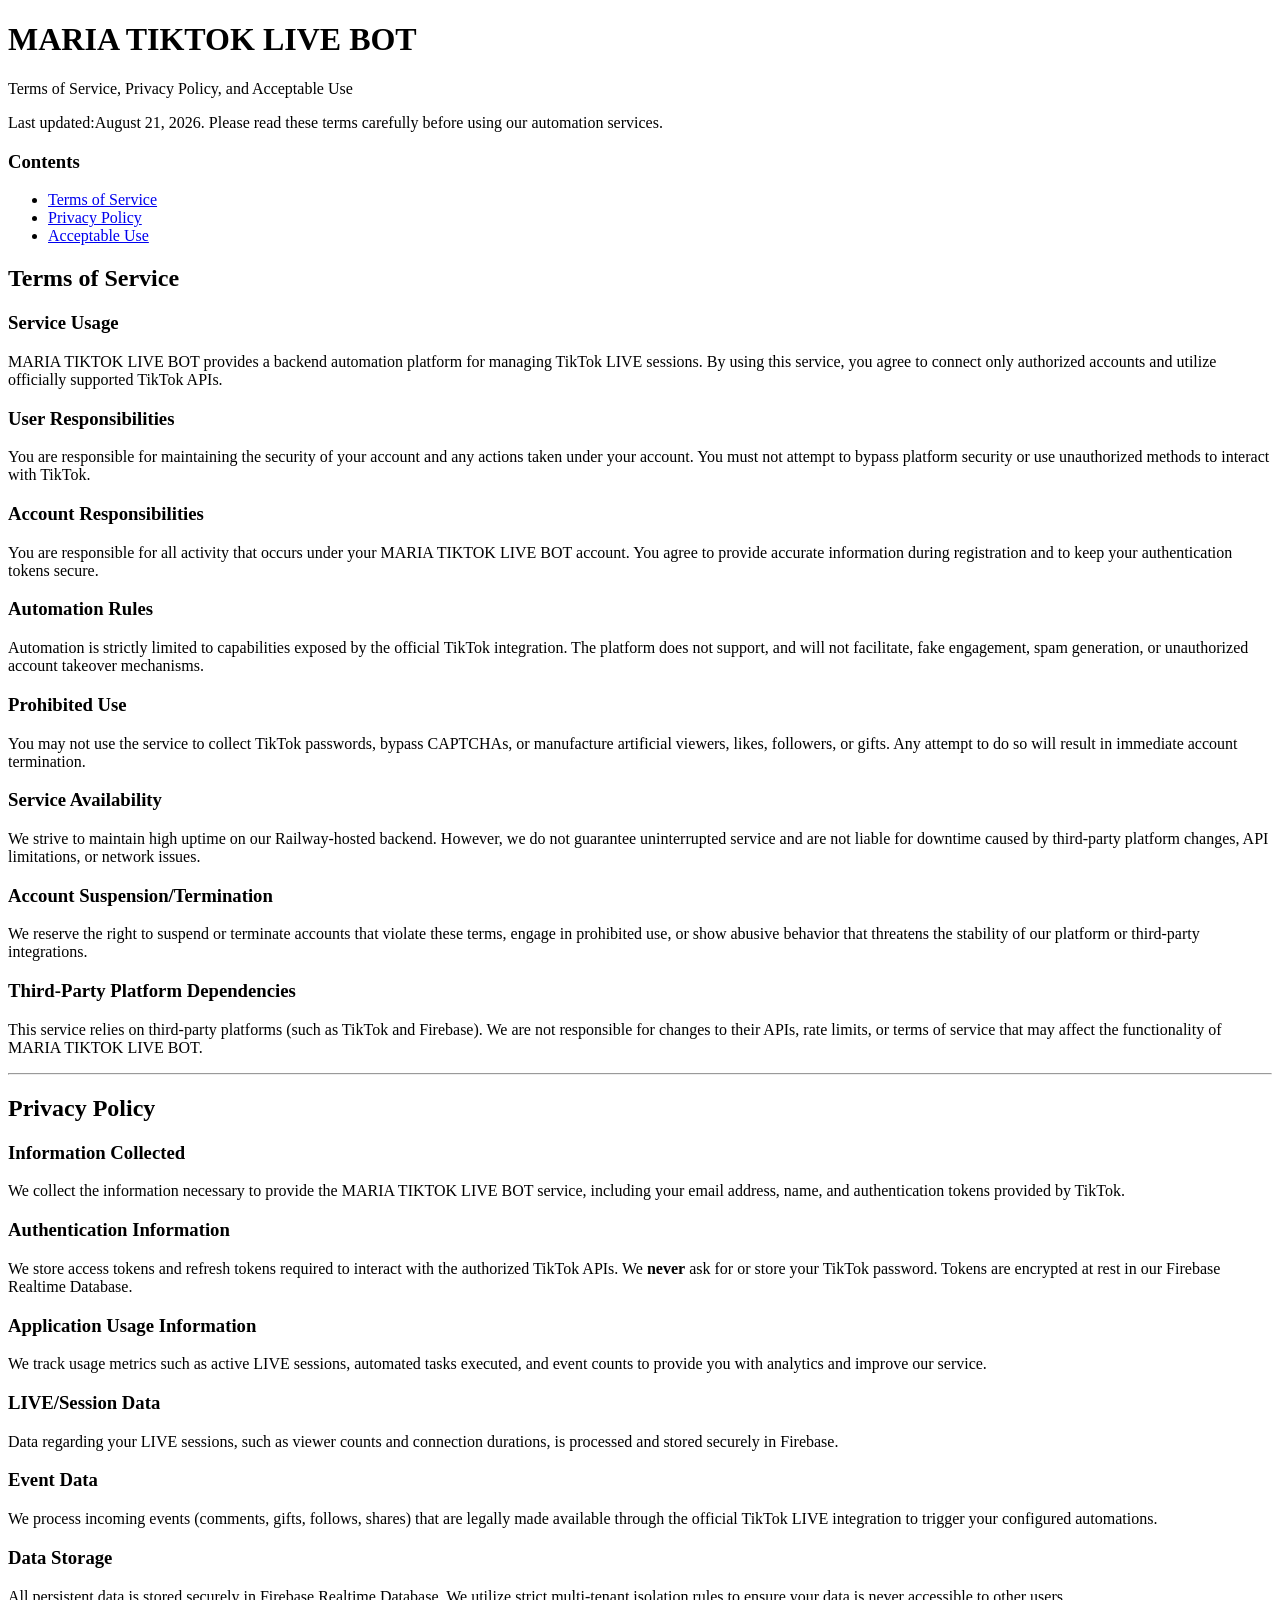
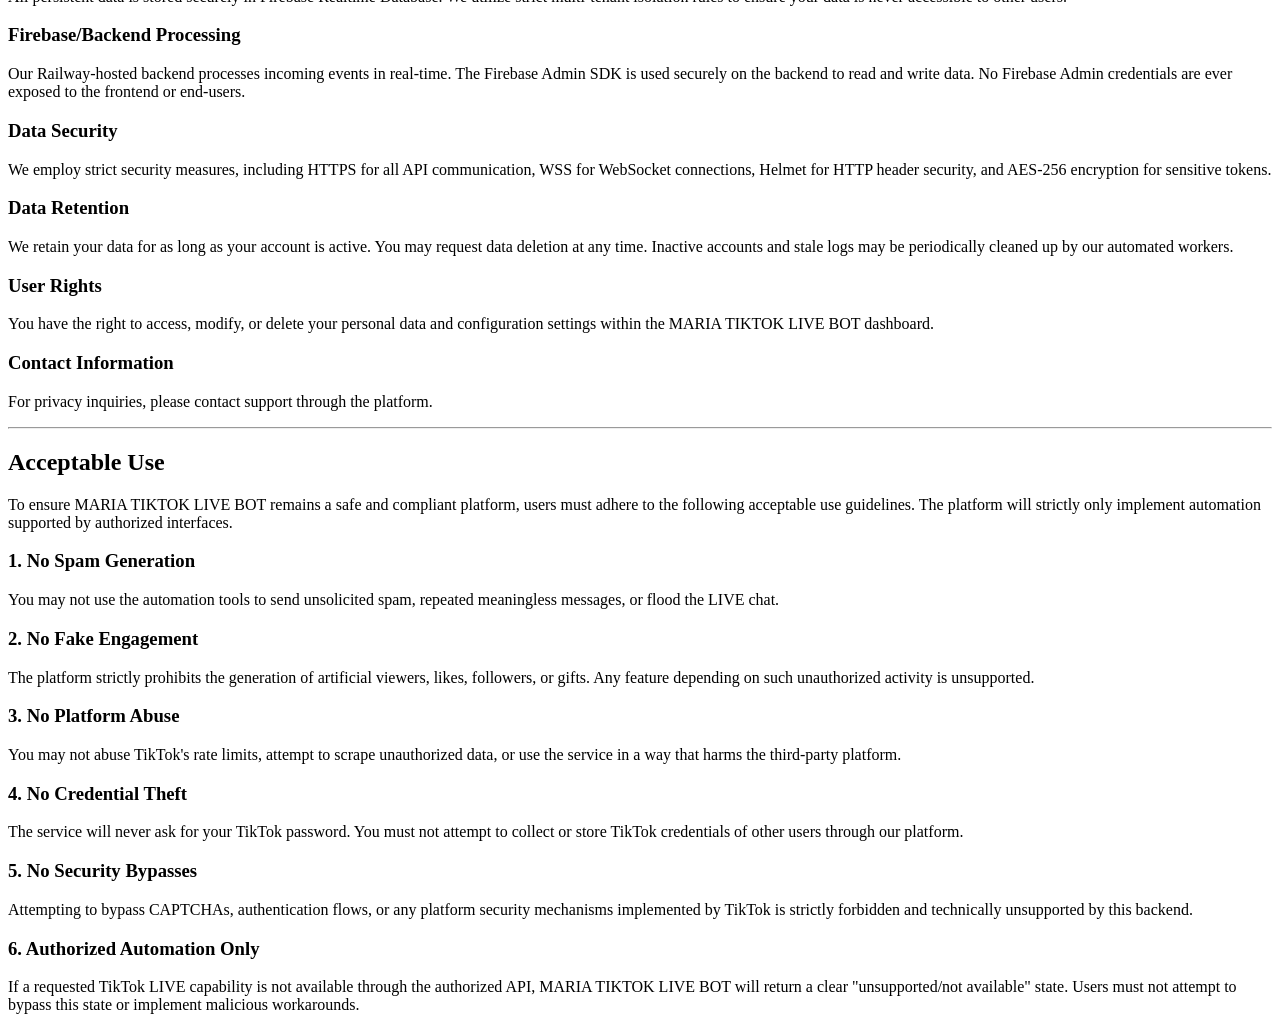
==== terms.html @ 8f4d788e "Add files via upload" ====
<!DOCTYPE html>
<html lang="en" data-theme="dark">
<head>
    <meta charset="UTF-8">
    <meta name="viewport" content="width=device-width, initial-scale=1.0">
    <title>MARIA TIKTOK LIVE BOT - Terms & Privacy</title>
    
    <!-- Core CSS -->
    <link rel="stylesheet" href="css/reset.css">
    <link rel="stylesheet" href="css/variables.css">
    <link rel="stylesheet" href="css/typography.css">
    <link rel="stylesheet" href="css/layout.css">
    <link rel="stylesheet" href="css/buttons.css">
    <link rel="stylesheet" href="css/terms.css">
    <!-- Documentation Specific CSS -->
    <link rel="stylesheet" href="css/documentation.css">
    
    <!-- Theme CSS -->
    <link rel="stylesheet" href="css/theme-dark.css">
    <link rel="stylesheet" href="css/theme-light.css">
</head>
<body>

    <!-- Documentation Hero Section -->
    <header class="doc-hero">
        <h1 class="text-display">MARIA TIKTOK LIVE BOT</h1>
        <p class="text-lg text-secondary">Terms of Service, Privacy Policy, and Acceptable Use</p>
    </header>

    <!-- Announcement Bar -->
    <div class="doc-announcement">
        <p class="text-sm">Last updated:August 21, 2026. Please read these terms carefully before using our automation services.</p>
    </div>

    <!-- Documentation Grid Layout -->
    <div class="doc-grid">
        
        <!-- Table of Contents -->
        <aside class="doc-toc">
            <h3 class="text-section-title">Contents</h3>
            <ul>
                <li><a href="#terms-of-service" class="text-link">Terms of Service</a></li>
                <li><a href="#privacy-policy" class="text-link">Privacy Policy</a></li>
                <li><a href="#acceptable-use" class="text-link">Acceptable Use</a></li>
            </ul>
        </aside>

        <!-- Main Documentation Content -->
        <div class="doc-section">
            
            <!-- Terms of Service -->
            <article id="terms-of-service">
                <h2 class="text-page-title">Terms of Service</h2>
                
                <h3 class="text-section-title">Service Usage</h3>
                <p>MARIA TIKTOK LIVE BOT provides a backend automation platform for managing TikTok LIVE sessions. By using this service, you agree to connect only authorized accounts and utilize officially supported TikTok APIs.</p>

                <h3 class="text-section-title">User Responsibilities</h3>
                <p>You are responsible for maintaining the security of your account and any actions taken under your account. You must not attempt to bypass platform security or use unauthorized methods to interact with TikTok.</p>

                <h3 class="text-section-title">Account Responsibilities</h3>
                <p>You are responsible for all activity that occurs under your MARIA TIKTOK LIVE BOT account. You agree to provide accurate information during registration and to keep your authentication tokens secure.</p>

                <h3 class="text-section-title">Automation Rules</h3>
                <p>Automation is strictly limited to capabilities exposed by the official TikTok integration. The platform does not support, and will not facilitate, fake engagement, spam generation, or unauthorized account takeover mechanisms.</p>

                <h3 class="text-section-title">Prohibited Use</h3>
                <p>You may not use the service to collect TikTok passwords, bypass CAPTCHAs, or manufacture artificial viewers, likes, followers, or gifts. Any attempt to do so will result in immediate account termination.</p>

                <h3 class="text-section-title">Service Availability</h3>
                <p>We strive to maintain high uptime on our Railway-hosted backend. However, we do not guarantee uninterrupted service and are not liable for downtime caused by third-party platform changes, API limitations, or network issues.</p>

                <h3 class="text-section-title">Account Suspension/Termination</h3>
                <p>We reserve the right to suspend or terminate accounts that violate these terms, engage in prohibited use, or show abusive behavior that threatens the stability of our platform or third-party integrations.</p>

                <h3 class="text-section-title">Third-Party Platform Dependencies</h3>
                <p>This service relies on third-party platforms (such as TikTok and Firebase). We are not responsible for changes to their APIs, rate limits, or terms of service that may affect the functionality of MARIA TIKTOK LIVE BOT.</p>
            </article>

            <hr class="doc-divider">

            <!-- Privacy Policy -->
            <article id="privacy-policy">
                <h2 class="text-page-title">Privacy Policy</h2>
                
                <h3 class="text-section-title">Information Collected</h3>
                <p>We collect the information necessary to provide the MARIA TIKTOK LIVE BOT service, including your email address, name, and authentication tokens provided by TikTok.</p>

                <h3 class="text-section-title">Authentication Information</h3>
                <p>We store access tokens and refresh tokens required to interact with the authorized TikTok APIs. We <strong>never</strong> ask for or store your TikTok password. Tokens are encrypted at rest in our Firebase Realtime Database.</p>

                <h3 class="text-section-title">Application Usage Information</h3>
                <p>We track usage metrics such as active LIVE sessions, automated tasks executed, and event counts to provide you with analytics and improve our service.</p>

                <h3 class="text-section-title">LIVE/Session Data</h3>
                <p>Data regarding your LIVE sessions, such as viewer counts and connection durations, is processed and stored securely in Firebase.</p>

                <h3 class="text-section-title">Event Data</h3>
                <p>We process incoming events (comments, gifts, follows, shares) that are legally made available through the official TikTok LIVE integration to trigger your configured automations.</p>

                <h3 class="text-section-title">Data Storage</h3>
                <p>All persistent data is stored securely in Firebase Realtime Database. We utilize strict multi-tenant isolation rules to ensure your data is never accessible to other users.</p>

                <h3 class="text-section-title">Firebase/Backend Processing</h3>
                <p>Our Railway-hosted backend processes incoming events in real-time. The Firebase Admin SDK is used securely on the backend to read and write data. No Firebase Admin credentials are ever exposed to the frontend or end-users.</p>

                <h3 class="text-section-title">Data Security</h3>
                <p>We employ strict security measures, including HTTPS for all API communication, WSS for WebSocket connections, Helmet for HTTP header security, and AES-256 encryption for sensitive tokens.</p>

                <h3 class="text-section-title">Data Retention</h3>
                <p>We retain your data for as long as your account is active. You may request data deletion at any time. Inactive accounts and stale logs may be periodically cleaned up by our automated workers.</p>

                <h3 class="text-section-title">User Rights</h3>
                <p>You have the right to access, modify, or delete your personal data and configuration settings within the MARIA TIKTOK LIVE BOT dashboard.</p>

                <h3 class="text-section-title">Contact Information</h3>
                <p>For privacy inquiries, please contact support through the platform.</p>
            </article>

            <hr class="doc-divider">

            <!-- Acceptable Use -->
            <article id="acceptable-use">
                <h2 class="text-page-title">Acceptable Use</h2>
                
                <p>To ensure MARIA TIKTOK LIVE BOT remains a safe and compliant platform, users must adhere to the following acceptable use guidelines. The platform will strictly only implement automation supported by authorized interfaces.</p>

                <div class="doc-steps">
                    <div class="doc-step">
                        <h3 class="text-section-title">1. No Spam Generation</h3>
                        <p>You may not use the automation tools to send unsolicited spam, repeated meaningless messages, or flood the LIVE chat.</p>
                    </div>

                    <div class="doc-step">
                        <h3 class="text-section-title">2. No Fake Engagement</h3>
                        <p>The platform strictly prohibits the generation of artificial viewers, likes, followers, or gifts. Any feature depending on such unauthorized activity is unsupported.</p>
                    </div>

                    <div class="doc-step">
                        <h3 class="text-section-title">3. No Platform Abuse</h3>
                        <p>You may not abuse TikTok's rate limits, attempt to scrape unauthorized data, or use the service in a way that harms the third-party platform.</p>
                    </div>

                    <div class="doc-step">
                        <h3 class="text-section-title">4. No Credential Theft</h3>
                        <p>The service will never ask for your TikTok password. You must not attempt to collect or store TikTok credentials of other users through our platform.</p>
                    </div>

                    <div class="doc-step">
                        <h3 class="text-section-title">5. No Security Bypasses</h3>
                        <p>Attempting to bypass CAPTCHAs, authentication flows, or any platform security mechanisms implemented by TikTok is strictly forbidden and technically unsupported by this backend.</p>
                    </div>

                    <div class="doc-step">
                        <h3 class="text-section-title">6. Authorized Automation Only</h3>
                        <p>If a requested TikTok LIVE capability is not available through the authorized API, MARIA TIKTOK LIVE BOT will return a clear "unsupported/not available" state. Users must not attempt to bypass this state or implement malicious workarounds.</p>
                    </div>
                </div>
            </article>
            
        </div>
    </div>

    <!-- Main Application Script (for global theme persistence if needed) -->
    <script type="module" src="js/app.js"></script>
</body>
</html>
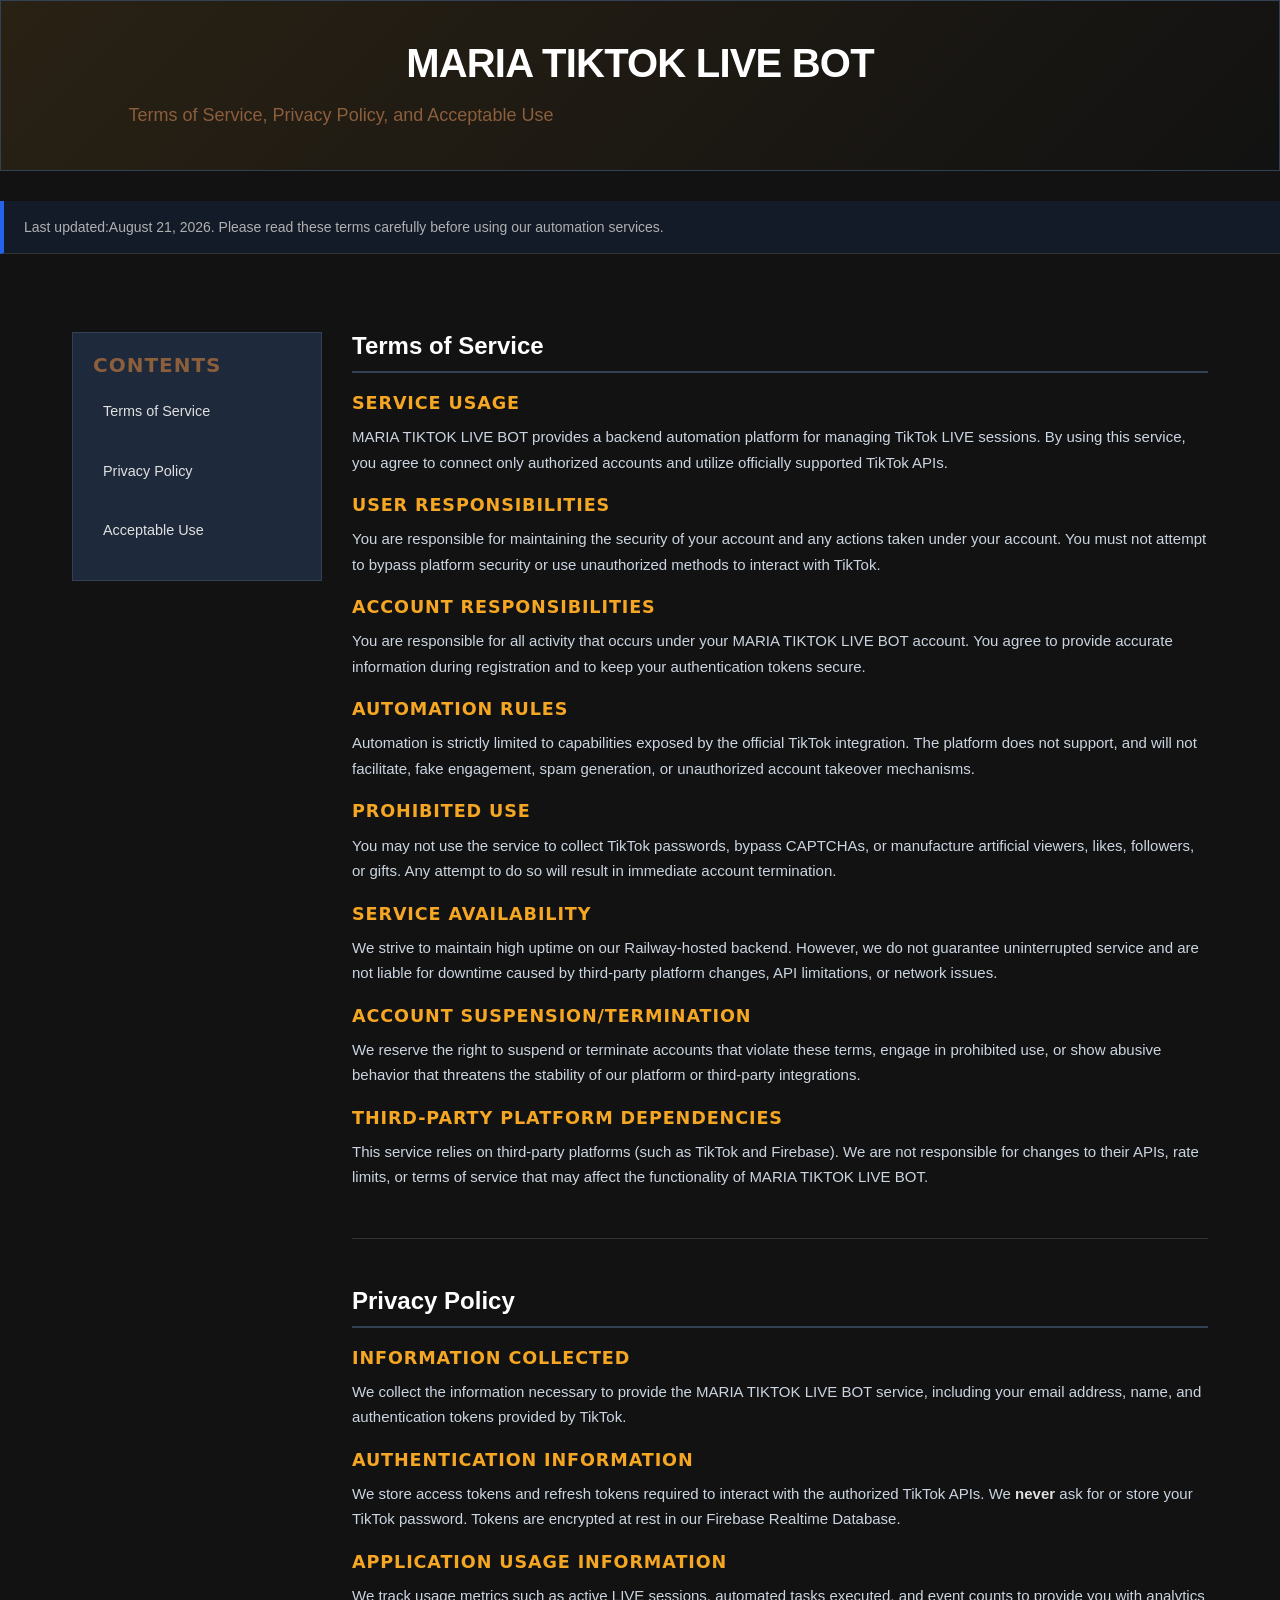
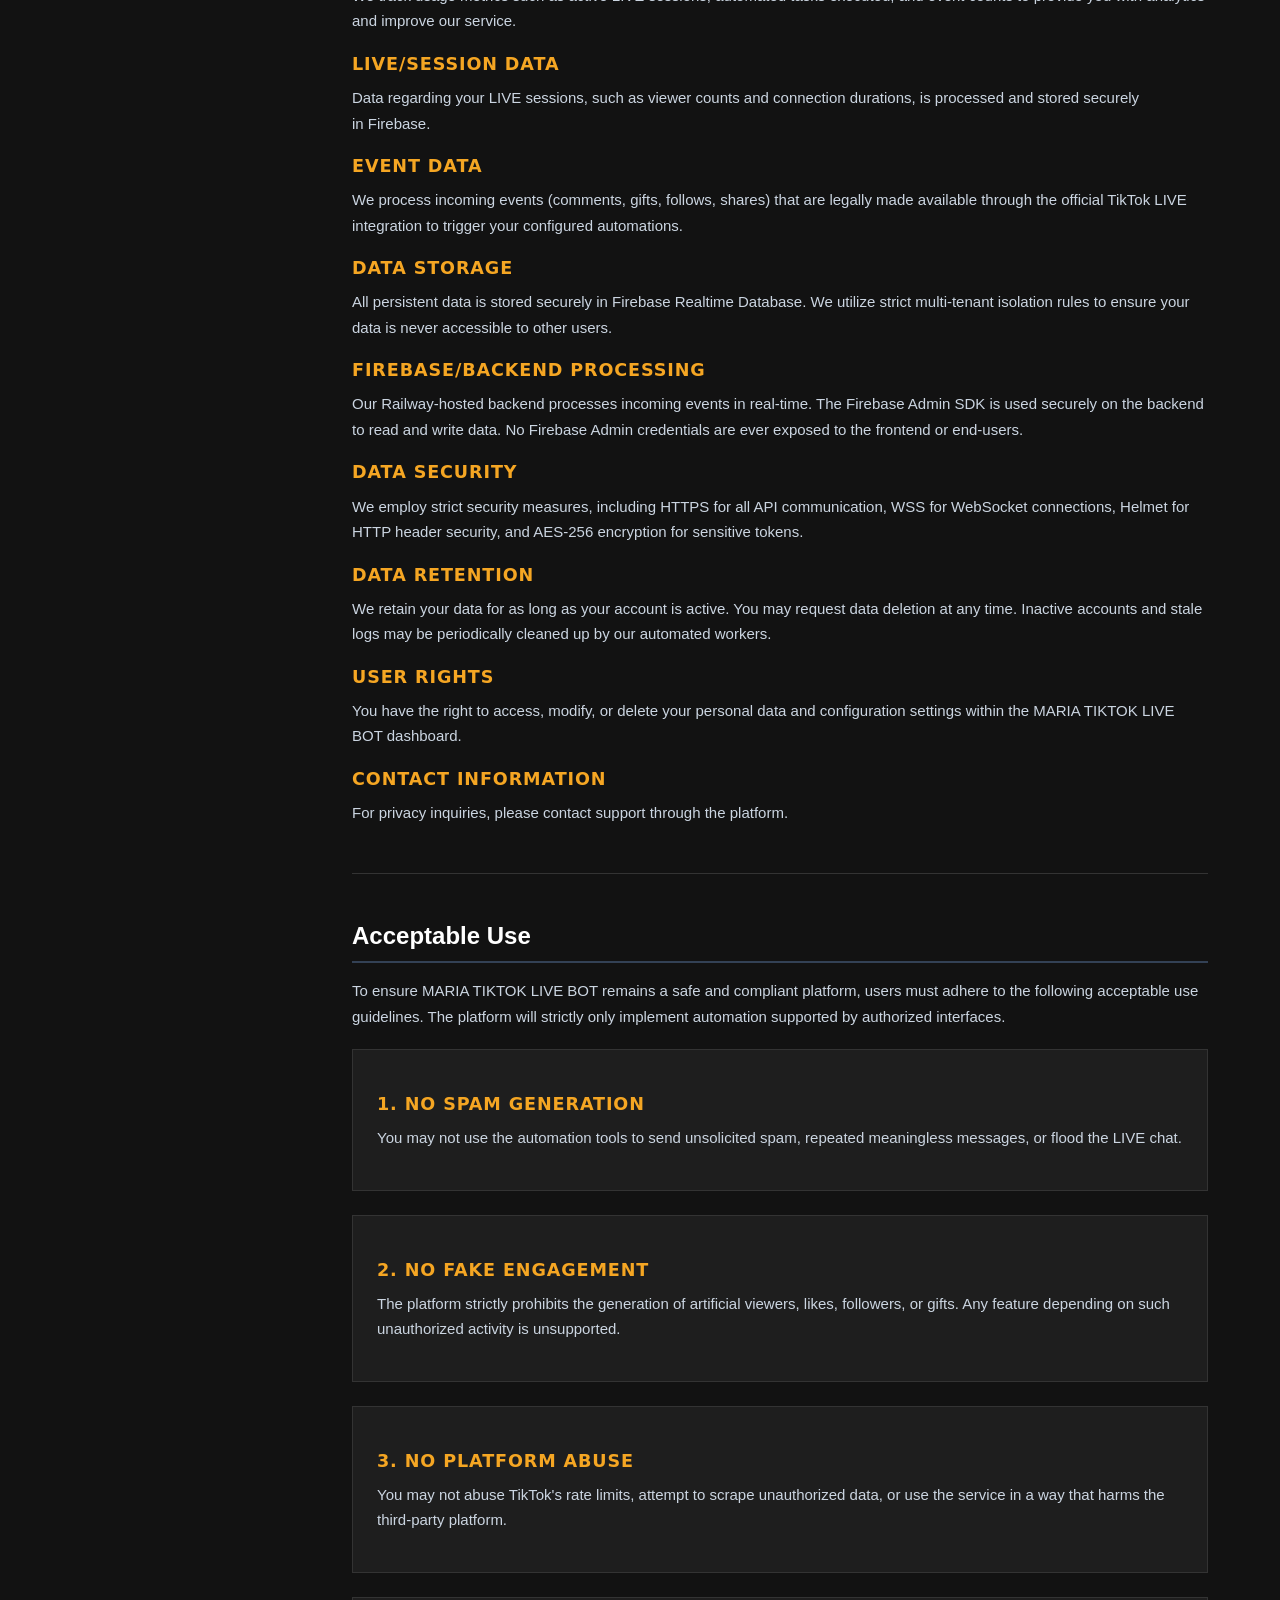
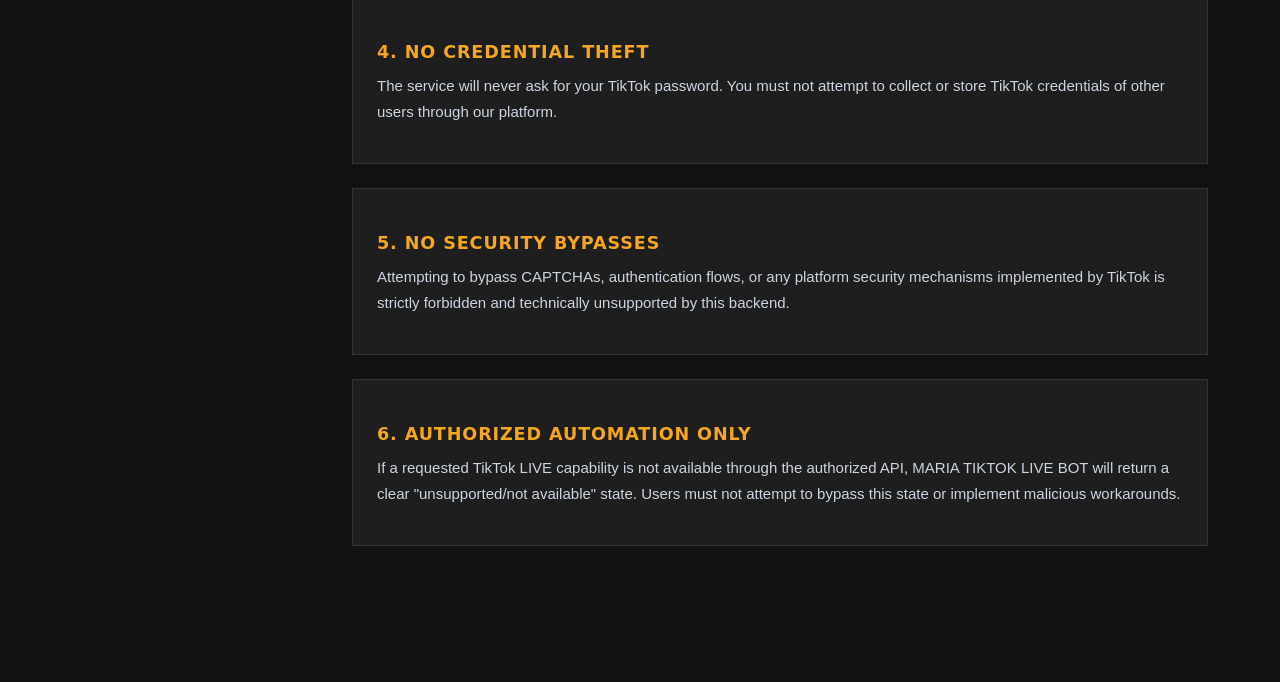
==== commit d2b163ac: "Update terms.html" ====
--- a/terms.html
+++ b/terms.html
@@ -3,7 +3,7 @@
 <head>
     <meta charset="UTF-8">
     <meta name="viewport" content="width=device-width, initial-scale=1.0">
-    <title>MARIA TIKTOK LIVE BOT - Terms & Privacy</title>
+    <title>MARIA LIVE BOT - Terms & Privacy</title>
     
     <!-- Core CSS -->
     <link rel="stylesheet" href="css/reset.css">
@@ -164,4 +164,4 @@
     <!-- Main Application Script (for global theme persistence if needed) -->
     <script type="module" src="js/app.js"></script>
 </body>
-</html>+</html>
--- a/css/variables.css
+++ b/css/variables.css
@@ -0,0 +1,174 @@
+/* ===============================================
+   Variables CSS
+   Global design tokens and theming (Light/Dark)
+   =============================================== */
+
+:root {
+    /* Brand Colors */
+    --color-navy: #08164A;
+    --color-navy-light: #1a265c;
+    --color-navy-dark: #050f30;
+    --color-gold: #F5A623;
+    --color-gold-dark: #d68d10;
+    --color-gold-light: #fff4e0;
+
+    /* Status Colors */
+    --color-success: #22C55E;
+    --color-success-bg: rgba(34, 197, 94, 0.1);
+    --color-warning: #F59E0B;
+    --color-warning-bg: rgba(245, 158, 11, 0.1);
+    --color-danger: #EF4444;
+    --color-danger-bg: rgba(239, 68, 68, 0.1);
+    --color-info: #3B82F6;
+    --color-info-bg: rgba(59, 130, 246, 0.1);
+
+    /* Light Theme (Default) */
+    --bg-body: #F5F7FA;
+    --bg-card: #FFFFFF;
+    --bg-sidebar: #FFFFFF;
+    --bg-navbar: #FFFFFF;
+    --bg-input: #F9FAFB;
+    --bg-hover: #F3F4F6;
+
+    --text-primary: #1F2937;
+    --text-secondary: #4B5563;
+    --text-muted: #9CA3AF;
+    --text-inverse: #FFFFFF;
+
+    --border-color: #E5E7EB;
+    --border-color-light: #F3F4F6;
+
+    /* Typography */
+    --font-sans: 'Inter', system-ui, -apple-system, sans-serif;
+    --font-heading: 'Poppins', system-ui, -apple-system, sans-serif;
+    
+    --fs-xs: 0.75rem;    /* 12px */
+    --fs-sm: 0.875rem;   /* 14px */
+    --fs-base: 1rem;     /* 16px */
+    --fs-lg: 1.125rem;   /* 18px */
+    --fs-xl: 1.25rem;    /* 20px */
+    --fs-2xl: 1.5rem;    /* 24px */
+    --fs-3xl: 1.875rem;  /* 30px */
+    --fs-4xl: 2.25rem;   /* 36px */
+
+    /* Spacing & Layout */
+    --sidebar-width: 260px;
+    --sidebar-width-collapsed: 80px;
+    --navbar-height: 70px;
+    --content-max-width: 1400px;
+    
+    --spacing-xs: 0.5rem;
+    --spacing-sm: 0.75rem;
+    --spacing-md: 1rem;
+    --spacing-lg: 1.5rem;
+    --spacing-xl: 2rem;
+    --spacing-2xl: 3rem;
+
+    /* Radii */
+    --radius-sm: 6px;
+    --radius-md: 10px;
+    --radius-lg: 16px;
+    --radius-full: 9999px;
+
+    /* Shadows */
+    --shadow-sm: 0 1px 2px 0 rgba(0, 0, 0, 0.05);
+    --shadow-md: 0 4px 6px -1px rgba(0, 0, 0, 0.1), 0 2px 4px -1px rgba(0, 0, 0, 0.06);
+    --shadow-lg: 0 10px 15px -3px rgba(0, 0, 0, 0.1), 0 4px 6px -2px rgba(0, 0, 0, 0.05);
+    --shadow-xl: 0 20px 25px -5px rgba(0, 0, 0, 0.1), 0 10px 10px -5px rgba(0, 0, 0, 0.04);
+    --shadow-gold: 0 4px 14px 0 rgba(245, 166, 35, 0.3);
+
+    /* Transitions */
+    --transition-fast: 150ms cubic-bezier(0.4, 0, 0.2, 1);
+    --transition-base: 250ms cubic-bezier(0.4, 0, 0.2, 1);
+    --transition-slow: 350ms cubic-bezier(0.4, 0, 0.2, 1);
+}
+
+/* Dark Theme Overrides */
+html[data-theme="dark"] {
+    --bg-body: #0f172a; /* Deep slate/navy tint */
+    --bg-card: #1e293b;
+    --bg-sidebar: #1e293b;
+    --bg-navbar: #1e293b;
+    --bg-input: #334155;
+    --bg-hover: #334155;
+
+    --text-primary: #f1f5f9;
+    --text-secondary: #cbd5e1;
+    --text-muted: #94a3b8;
+    --text-inverse: #1F2937;
+
+    --border-color: #334155;
+    --border-color-light: #334155;
+
+    --shadow-sm: 0 1px 2px 0 rgba(0, 0, 0, 0.3);
+    --shadow-md: 0 4px 6px -1px rgba(0, 0, 0, 0.4), 0 2px 4px -1px rgba(0, 0, 0, 0.3);
+    --shadow-lg: 0 10px 15px -3px rgba(0, 0, 0, 0.5), 0 4px 6px -2px rgba(0, 0, 0, 0.3);
+}
+/* ===============================================
+   Service ID & UGX Currency Utility Styles
+   =============================================== */
+
+/* --- Service ID Input Box (Services Page Cards) --- */
+.service-id-input {
+    width: 65px;
+    padding: 4px 8px;
+    font-size: 12px;
+    font-weight: 600;
+    color: var(--text-primary);
+    background: var(--bg-input, #f8f9fa);
+    border: 1px solid var(--border-color, #e5e7eb);
+    border-radius: var(--radius-sm, 6px);
+    text-align: center;
+    cursor: default; /* Shows it's read-only */
+    transition: border-color 0.2s ease;
+}
+
+/* Optional: subtle highlight if user clicks it */
+.service-id-input:focus {
+    outline: none;
+    border-color: var(--color-gold, #f5a623);
+}
+
+/* --- Clickable Service ID Link (Orders Page Table) --- */
+.service-id-link {
+    font-weight: 600;
+    color: var(--color-gold, #f5a623);
+    text-decoration: none;
+    cursor: pointer;
+    transition: opacity 0.2s ease;
+}
+
+.service-id-link:hover {
+    opacity: 0.8;
+    text-decoration: underline;
+}
+
+/* --- UGX Currency Text (Tables & Cards) --- */
+/* Used in Orders table, Wallet table, and Services cards */
+.charge-ugx,
+.rate-value-ugx {
+    display: block;
+    font-size: 11px;
+    font-weight: 500;
+    color: var(--text-secondary, #6b7280);
+    margin-top: 2px;
+    letter-spacing: 0.2px;
+}
+
+/* Specific styling for the New Order live calculator UGX text */
+#charge-amount-ugx {
+    font-size: 14px;
+    font-weight: 500;
+    color: var(--text-secondary, #6b7280);
+    margin-top: 4px;
+    text-align: right;
+}
+
+/* --- UGX Amount on Dashboard Stat Cards --- */
+.ugx-amount {
+    display: block;
+    font-size: 13px;
+    font-weight: 500;
+    color: var(--text-secondary, #6b7280);
+    margin-bottom: 8px; /* Pushes the "All time" text down slightly */
+}
--- a/css/typography.css
+++ b/css/typography.css
@@ -0,0 +1,250 @@
+/* ===============================================
+   TYPOGRAPHY CSS — PREMIUM FINTECH UI
+   =============================================== */
+
+/* -----------------------------------------------
+   1. BASE TYPOGRAPHY
+   ----------------------------------------------- */
+body {
+    font-family: var(--font-sans);
+    font-size: var(--fs-base);
+    color: var(--text-primary);
+    background-color: var(--bg-body);
+    line-height: 1.5;
+    -webkit-font-smoothing: antialiased;
+    -moz-osx-font-smoothing: grayscale;
+    text-rendering: optimizeLegibility;
+    transition: background-color var(--transition-base), color var(--transition-base);
+}
+
+/* -----------------------------------------------
+   2. HEADINGS
+   ----------------------------------------------- */
+h1, h2, h3, h4, h5, h6 {
+    font-family: var(--font-heading);
+    font-weight: 600;
+    line-height: 1.2;
+    color: var(--text-primary);
+    text-wrap: balance;
+}
+
+/* Fluid Responsive Headings */
+h1 { font-size: clamp(1.5rem, 2vw + 1rem, 2.25rem); } /* 24px - 36px */
+h2 { font-size: clamp(1.25rem, 1.5vw + 0.875rem, 1.75rem); } /* 20px - 28px */
+h3 { font-size: clamp(1.125rem, 1vw + 0.75rem, 1.375rem); } /* 18px - 22px */
+h4 { font-size: clamp(1rem, 0.75vw + 0.625rem, 1.125rem); } /* 16px - 18px */
+h5 { font-size: 0.9375rem; } /* 15px */
+h6 { font-size: 0.875rem; } /* 14px */
+
+/* -----------------------------------------------
+   3. PARAGRAPHS
+   ----------------------------------------------- */
+p {
+    line-height: 1.6;
+    text-wrap: pretty;
+}
+
+/* -----------------------------------------------
+   4. FONT SIZES (Existing + Contextual)
+   ----------------------------------------------- */
+.text-xs { font-size: var(--fs-xs); }
+.text-sm { font-size: var(--fs-sm); }
+.text-base { font-size: var(--fs-base); }
+.text-lg { font-size: var(--fs-lg); }
+.text-xl { font-size: var(--fs-xl); }
+.text-2xl { font-size: var(--fs-2xl); }
+.text-3xl { font-size: var(--fs-3xl); }
+
+.text-display {
+    font-size: clamp(2rem, 3vw + 1rem, 3rem);
+    font-weight: 700;
+    line-height: 1.1;
+    letter-spacing: -0.02em;
+}
+.text-page-title {
+    font-size: clamp(1.125rem, 1vw + 0.875rem, 1.5rem);
+    font-weight: 600;
+}
+.text-section-title {
+    font-size: 1rem;
+    font-weight: 600;
+    text-transform: uppercase;
+    letter-spacing: 0.05em;
+}
+
+/* -----------------------------------------------
+   5. FONT WEIGHTS
+   ----------------------------------------------- */
+.font-normal { font-weight: 400; }
+.font-medium { font-weight: 500; }
+.font-semibold { font-weight: 600; }
+.font-bold { font-weight: 700; }
+
+/* -----------------------------------------------
+   6. TEXT COLORS
+   ----------------------------------------------- */
+.text-primary { color: var(--text-primary); }
+.text-secondary { color: var(--text-secondary); }
+.text-muted { color: var(--text-muted); }
+.text-navy { color: var(--color-navy); }
+.text-gold { color: var(--color-gold); }
+.text-success { color: var(--color-success); }
+.text-warning { color: var(--color-warning); }
+.text-danger { color: var(--color-danger); }
+.text-info { color: var(--color-info); }
+.text-inverse { color: var(--text-inverse); }
+
+/* -----------------------------------------------
+   7. ALIGNMENT
+   ----------------------------------------------- */
+.text-left { text-align: left; }
+.text-center { text-align: center; }
+.text-right { text-align: right; }
+
+/* -----------------------------------------------
+   8. LINKS
+   ----------------------------------------------- */
+.text-link {
+    color: var(--color-info);
+    font-weight: 500;
+    text-decoration: none;
+    transition: color var(--transition-fast);
+}
+.text-link:hover {
+    color: var(--color-navy);
+    text-decoration: underline;
+    text-underline-offset: 2px;
+}
+html[data-theme="dark"] .text-link:hover {
+    color: var(--color-gold);
+}
+.text-link:focus-visible {
+    outline: 2px solid var(--color-gold);
+    outline-offset: 2px;
+    border-radius: 4px;
+}
+
+/* -----------------------------------------------
+   9. TEXT TRANSFORMATIONS
+   ----------------------------------------------- */
+.text-uppercase { text-transform: uppercase; }
+.text-lowercase { text-transform: lowercase; }
+.text-capitalize { text-transform: capitalize; }
+
+/* -----------------------------------------------
+   10. LINE HEIGHT
+   ----------------------------------------------- */
+.leading-tight { line-height: 1.2; }
+.leading-normal { line-height: 1.5; }
+.leading-relaxed { line-height: 1.625; }
+
+/* -----------------------------------------------
+   11. LETTER SPACING
+   ----------------------------------------------- */
+.tracking-tight { letter-spacing: -0.015em; }
+.tracking-normal { letter-spacing: 0; }
+.tracking-wide { letter-spacing: 0.025em; }
+
+/* -----------------------------------------------
+   12. WRAPPING & 13. TRUNCATION & LONG CONTENT
+   ----------------------------------------------- */
+.text-nowrap { white-space: nowrap; }
+.text-wrap { white-space: normal; }
+.text-balance { text-wrap: balance; }
+.text-pretty { text-wrap: pretty; }
+.break-word { overflow-wrap: break-word; word-break: break-word; }
+.break-all { word-break: break-all; }
+
+.text-truncate {
+    overflow: hidden;
+    text-overflow: ellipsis;
+    white-space: nowrap;
+}
+.text-clamp-2 {
+    display: -webkit-box;
+    -webkit-line-clamp: 2;
+    -webkit-box-orient: vertical;
+    overflow: hidden;
+    text-overflow: ellipsis;
+}
+.text-clamp-3 {
+    display: -webkit-box;
+    -webkit-line-clamp: 3;
+    -webkit-box-orient: vertical;
+    overflow: hidden;
+    text-overflow: ellipsis;
+}
+
+/* -----------------------------------------------
+   14. FINANCIAL NUMBERS
+   ----------------------------------------------- */
+.tabular-nums {
+    font-variant-numeric: tabular-nums;
+    font-feature-settings: "tnum";
+    letter-spacing: -0.01em;
+}
+
+/* -----------------------------------------------
+   15. LABELS & METADATA
+   ----------------------------------------------- */
+.text-label {
+    font-size: var(--fs-xs);
+    font-weight: 600;
+    color: var(--text-muted);
+    text-transform: uppercase;
+    letter-spacing: 0.06em;
+}
+.text-caption {
+    font-size: var(--fs-xs);
+    color: var(--text-muted);
+    line-height: 1.4;
+}
+.text-overline {
+    font-size: 0.6875rem; /* 11px */
+    font-weight: 700;
+    color: var(--text-muted);
+    text-transform: uppercase;
+    letter-spacing: 0.08em;
+}
+
+/* -----------------------------------------------
+   16. RESPONSIVE TYPOGRAPHY (Tablet/Mobile Base)
+   ----------------------------------------------- */
+@media (max-width: 768px) {
+    body {
+        font-size: 14px; /* Solid mobile base */
+    }
+    h1 { font-size: 1.5rem; } /* 24px */
+    h2 { font-size: 1.25rem; } /* 20px */
+    h3 { font-size: 1.125rem; } /* 18px */
+    
+    /* Prevent excessive tracking on small screens */
+    .text-display {
+        letter-spacing: -0.025em;
+    }
+}
+
+/* -----------------------------------------------
+   17. VERY SMALL SCREENS (<360px)
+   ----------------------------------------------- */
+@media (max-width: 360px) {
+    body {
+        font-size: 13.5px; /* Slight reduction for tiny screens */
+    }
+    h1 { font-size: 1.375rem; } /* 22px */
+    h2 { font-size: 1.125rem; } /* 18px */
+    
+    /* Keep financial numbers legible but prevent overflow */
+    .tabular-nums {
+        letter-spacing: -0.02em;
+    }
+}
+
+/* -----------------------------------------------
+   18. ACCESSIBILITY
+   ----------------------------------------------- */
+@media (prefers-reduced-motion: reduce) {
+    body, .text-link {
+        transition: none !important;
+    }
+}
--- a/css/layout.css
+++ b/css/layout.css
@@ -0,0 +1,158 @@
+/* ===============================================
+   Layout CSS
+   Main app grid, content area, auth layouts
+   =============================================== */
+
+.app-container {
+    display: flex;
+    min-height: 100vh;
+}
+
+.main-wrapper {
+    flex: 1;
+    display: flex;
+    flex-direction: column;
+    margin-left: var(--sidebar-width);
+    transition: margin-left var(--transition-base);
+    min-width: 0; /* Prevents flex overflow */
+}
+
+.app-container.sidebar-collapsed .main-wrapper {
+    margin-left: var(--sidebar-width-collapsed);
+}
+
+.content-area {
+    flex: 1;
+    padding: var(--spacing-xl);
+    background-color: var(--bg-body);
+    transition: background-color var(--transition-base);
+}
+
+.page-header {
+    display: flex;
+    justify-content: space-between;
+    align-items: center;
+    margin-bottom: var(--spacing-xl);
+    flex-wrap: wrap;
+    gap: var(--spacing-md);
+}
+
+.page-title {
+    font-size: var(--fs-2xl);
+    font-weight: 700;
+}
+
+.breadcrumbs {
+    font-size: var(--fs-sm);
+    color: var(--text-muted);
+    margin-top: var(--spacing-xs);
+}
+.breadcrumbs a {
+    color: var(--text-secondary);
+}
+.breadcrumbs a:hover {
+    color: var(--color-gold);
+}
+
+/* Footer */
+.footer {
+    padding: var(--spacing-lg) var(--spacing-xl);
+    background-color: var(--bg-card);
+    border-top: 1px solid var(--border-color);
+    display: flex;
+    justify-content: space-between;
+    align-items: center;
+    font-size: var(--fs-sm);
+    color: var(--text-muted);
+}
+
+.footer__links {
+    display: flex;
+    gap: var(--spacing-lg);
+}
+.footer__links a:hover {
+    color: var(--color-gold);
+}
+
+/* Auth Layout (Login, Register) */
+.auth-body {
+    display: flex;
+    align-items: center;
+    justify-content: center;
+    min-height: 100vh;
+    background: linear-gradient(135deg, var(--color-navy) 0%, var(--color-navy-light) 100%);
+    position: relative;
+    overflow: hidden;
+}
+
+/* Animated background bubbles for auth */
+.auth-body::before, .auth-body::after {
+    content: '';
+    position: absolute;
+    border-radius: 50%;
+    background: rgba(245, 166, 35, 0.1);
+    animation: float 8s infinite ease-in-out;
+}
+.auth-body::before { width: 400px; height: 400px; top: -100px; left: -100px; }
+.auth-body::after { width: 300px; height: 300px; bottom: -50px; right: -50px; animation-delay: 4s; }
+
+@keyframes float {
+    0%, 100% { transform: translateY(0px); }
+    50% { transform: translateY(-30px); }
+}
+
+.auth-container {
+    position: relative;
+    z-index: 10;
+    width: 100%;
+    max-width: 440px;
+    padding: var(--spacing-md);
+}
+
+.auth-card {
+    background: rgba(255, 255, 255, 0.05);
+    backdrop-filter: blur(15px);
+    -webkit-backdrop-filter: blur(15px);
+    border: 1px solid rgba(255, 255, 255, 0.1);
+    border-radius: var(--radius-lg);
+    padding: var(--spacing-2xl);
+    box-shadow: var(--shadow-xl);
+}
+
+html[data-theme="dark"] .auth-card {
+    background: rgba(30, 41, 59, 0.8);
+}
+
+.auth__header { text-align: center; margin-bottom: var(--spacing-xl); }
+.auth__logo {
+    display: inline-block;
+    font-family: var(--font-heading);
+    font-size: var(--fs-3xl);
+    font-weight: 700;
+    color: #fff;
+    margin-bottom: var(--spacing-lg);
+}
+.auth__title { color: #fff; font-size: var(--fs-xl); margin-bottom: var(--spacing-xs); }
+.auth__subtitle { color: rgba(255, 255, 255, 0.7); font-size: var(--fs-sm); }
+
+.auth__form { display: flex; flex-direction: column; gap: var(--spacing-lg); }
+.auth__divider {
+    display: flex; align-items: center; text-align: center;
+    color: rgba(255, 255, 255, 0.5); margin: var(--spacing-md) 0;
+}
+.auth__divider::before, .auth__divider::after {
+    content: ''; flex: 1; border-bottom: 1px solid rgba(255, 255, 255, 0.1);
+}
+.auth__divider span { padding: 0 var(--spacing-md); font-size: var(--fs-sm); }
+
+.auth__footer { text-align: center; margin-top: var(--spacing-xl); color: rgba(255, 255, 255, 0.7); font-size: var(--fs-sm); }
+.auth__footer .form-link { color: var(--color-gold); }
+
+/* Error 404 Layout */
+.error-body {
+    display: flex; align-items: center; justify-content: center;
+    min-height: 100vh; text-align: center; background-color: var(--bg-body);
+}
+.error-code { font-size: 8rem; font-weight: 700; line-height: 1; margin-bottom: var(--spacing-md); }
+.error-title { font-size: var(--fs-2xl); margin-bottom: var(--spacing-sm); }
+.error-text { color: var(--text-muted); margin-bottom: var(--spacing-xl); }
--- a/css/buttons.css
+++ b/css/buttons.css
@@ -0,0 +1,90 @@
+/* ===============================================
+   Buttons CSS
+   =============================================== */
+
+.btn {
+    display: inline-flex;
+    align-items: center;
+    justify-content: center;
+    gap: var(--spacing-xs);
+    padding: var(--spacing-sm) var(--spacing-lg);
+    border-radius: var(--radius-md);
+    font-family: var(--font-sans);
+    font-weight: 600;
+    font-size: var(--fs-sm);
+    cursor: pointer;
+    transition: all var(--transition-fast);
+    white-space: nowrap;
+    border: 1px solid transparent;
+    position: relative;
+    overflow: hidden;
+}
+
+/* Ripple Effect */
+.btn::after {
+    content: '';
+    position: absolute;
+    top: 50%; left: 50%;
+    width: 5px; height: 5px;
+    background: rgba(255, 255, 255, 0.5);
+    opacity: 0;
+    border-radius: 100%;
+    transform: scale(1, 1) translate(-50%, -50%);
+    transform-origin: 50% 50%;
+}
+.btn:focus:not(:active)::after {
+    animation: ripple 0.6s ease-out;
+}
+@keyframes ripple {
+    0% { transform: scale(0, 0); opacity: 0.5; }
+    100% { transform: scale(40, 40); opacity: 0; }
+}
+
+.btn--primary {
+    background-color: var(--color-navy);
+    color: #fff;
+}
+.btn--primary:hover { background-color: var(--color-navy-light); }
+
+.btn--gold {
+    background-color: var(--color-gold);
+    color: var(--color-navy);
+    box-shadow: var(--shadow-gold);
+}
+.btn--gold:hover { background-color: var(--color-gold-dark); }
+
+.btn--outline {
+    background-color: transparent;
+    border-color: var(--border-color);
+    color: var(--text-secondary);
+}
+.btn--outline:hover {
+    border-color: var(--color-navy);
+    color: var(--color-navy);
+}
+html[data-theme="dark"] .btn--outline:hover {
+    border-color: var(--color-gold);
+    color: var(--color-gold);
+}
+
+.btn--danger {
+    background-color: var(--color-danger);
+    color: #fff;
+}
+.btn--danger:hover { filter: brightness(0.9); }
+
+.btn--sm { padding: var(--spacing-xs) var(--spacing-md); font-size: var(--fs-xs); }
+.btn--block { width: 100%; }
+
+.btn-icon {
+    width: 36px; height: 36px;
+    display: flex; align-items: center; justify-content: center;
+    border-radius: var(--radius-md);
+    color: var(--text-muted);
+    transition: all var(--transition-fast);
+}
+.btn-icon:hover { background: var(--bg-hover); color: var(--color-gold); }
+
+.btn-icon--outline {
+    border: 1px solid var(--border-color);
+}
--- a/css/terms.css
+++ b/css/terms.css
@@ -0,0 +1,185 @@
+/* ==========================================
+   TERMS & PRIVACY PAGE STYLES (Dark & Brown)
+   ========================================== */
+
+body {
+    background-color: #121212 !important;
+    color: #e0e0e0 !important;
+    font-family: -apple-system, BlinkMacSystemFont, "Segoe UI", Roboto, Helvetica, Arial, sans-serif;
+    margin: 0;
+    padding: 0;
+}
+
+/* Remove rounded edges globally for this page */
+.doc-hero,
+.doc-announcement,
+.doc-section,
+.doc-toc,
+.doc-step,
+.terms-page .card,
+.terms-page .modal,
+.terms-page .form-input,
+.terms-page .btn {
+    border-radius: 0 !important;
+}
+
+/* --- Hero Section --- */
+.doc-hero {
+    background-color: #1a1a1a;
+    padding: 4rem 2rem;
+    text-align: center;
+    border-bottom: 1px solid #333333;
+}
+
+.doc-hero .text-display {
+    color: #ffffff;
+    font-size: 2.5rem;
+    margin: 0 0 1rem 0;
+    font-weight: 800;
+}
+
+.doc-hero .text-lg {
+    color: #8b5e3c; /* Brown accent */
+    font-size: 1.125rem;
+    margin: 0;
+}
+
+/* --- Announcement Bar --- */
+.doc-announcement {
+    background-color: #1e1e1e;
+    border-bottom: 1px solid #333333;
+    padding: 1rem 2rem;
+    text-align: center;
+}
+
+.doc-announcement .text-sm {
+    color: #b0b0b0;
+    margin: 0;
+}
+
+/* --- Grid Layout --- */
+.doc-grid {
+    display: grid;
+    grid-template-columns: 250px 1fr;
+    gap: 3rem;
+    max-width: 1200px;
+    margin: 0 auto;
+    padding: 3rem 2rem;
+    box-sizing: border-box;
+}
+
+/* --- Table of Contents --- */
+.doc-toc {
+    position: sticky;
+    top: 2rem;
+    height: fit-content;
+    background-color: #1e1e1e;
+    padding: 1.5rem;
+    border: 1px solid #333333;
+}
+
+.doc-toc .text-section-title {
+    color: #8b5e3c;
+    margin: 0 0 1rem 0;
+    font-size: 1.25rem;
+    font-weight: 700;
+}
+
+.doc-toc ul {
+    list-style: none;
+    padding: 0;
+    margin: 0;
+    display: flex;
+    flex-direction: column;
+    gap: 0.75rem;
+}
+
+.doc-toc .text-link {
+    color: #e0e0e0;
+    text-decoration: none;
+    font-size: 0.9rem;
+    transition: color 0.2s;
+    display: block;
+}
+
+.doc-toc .text-link:hover {
+    color: #8b5e3c;
+}
+
+/* --- Main Documentation Content --- */
+.doc-section {
+    background-color: transparent;
+}
+
+article {
+    margin-bottom: 3rem;
+}
+
+.text-page-title {
+    color: #ffffff;
+    font-size: 1.75rem;
+    margin: 0 0 1.5rem 0;
+    border-bottom: 2px solid #8b5e3c;
+    padding-bottom: 0.5rem;
+    display: inline-block;
+}
+
+.text-section-title {
+    color: #8b5e3c;
+    margin-top: 2rem;
+    margin-bottom: 0.75rem;
+    font-size: 1.1rem;
+    font-weight: 700;
+}
+
+article p {
+    color: #b0b0b0;
+    line-height: 1.7;
+    margin-bottom: 1rem;
+    font-size: 0.95rem;
+}
+
+article strong {
+    color: #e0e0e0;
+}
+
+.doc-divider {
+    border: 0;
+    border-top: 1px solid #333333;
+    margin: 3rem 0;
+}
+
+/* --- Steps --- */
+.doc-steps {
+    display: flex;
+    flex-direction: column;
+    gap: 1.5rem;
+    margin-top: 2rem;
+}
+
+.doc-step {
+    background-color: #1e1e1e;
+    border: 1px solid #333333;
+    padding: 1.5rem;
+}
+
+/* --- Responsive Design --- */
+@media (max-width: 768px) {
+    .doc-grid {
+        grid-template-columns: 1fr;
+        padding: 2rem 1rem;
+    }
+
+    .doc-toc {
+        position: static;
+        display: none; /* Hide TOC on mobile to save space */
+    }
+
+    .doc-hero {
+        padding: 2rem 1rem;
+    }
+
+    .doc-hero .text-display {
+        font-size: 2rem;
+    }
+}
--- a/css/documentation.css
+++ b/css/documentation.css
@@ -0,0 +1,185 @@
+.doc-hero {
+    background: linear-gradient(135deg, rgba(245, 166, 35, 0.1), transparent);
+    border: 1px solid var(--border-color);
+    border-radius: 16px;
+    padding: 40px;
+    margin-bottom: 30px;
+    text-align: center;
+}
+.doc-hero h1 {
+    font-family: 'Poppins', sans-serif;
+    font-size: 2.5rem;
+    font-weight: 700;
+    margin-bottom: 10px;
+    color: var(--text-primary);
+}
+.doc-hero p {
+    font-size: 1.1rem;
+    color: var(--text-secondary);
+    max-width: 600px;
+    margin: 0 auto;
+}
+
+.doc-announcement {
+    background: rgba(37, 99, 235, 0.1);
+    border-left: 4px solid var(--color-primary, #2563eb);
+    padding: 15px 20px;
+    border-radius: 8px;
+    margin-bottom: 30px;
+    display: flex;
+    align-items: center;
+    gap: 15px;
+}
+.doc-announcement svg {
+    width: 24px;
+    height: 24px;
+    flex-shrink: 0;
+    color: var(--color-primary, #2563eb);
+}
+.doc-announcement div p {
+    margin: 0;
+    font-size: 14px;
+    color: var(--text-primary);
+}
+.doc-announcement div small {
+    color: var(--text-secondary);
+    font-size: 12px;
+}
+
+.doc-grid {
+    display: grid;
+    grid-template-columns: 250px 1fr;
+    gap: 30px;
+    align-items: start;
+}
+
+.doc-toc {
+    position: sticky;
+    top: 100px;
+    background: var(--bg-card);
+    border: 1px solid var(--border-color);
+    border-radius: 12px;
+    padding: 20px;
+}
+.doc-toc h3 {
+    font-size: 14px;
+    text-transform: uppercase;
+    letter-spacing: 1px;
+    color: var(--text-secondary);
+    margin-bottom: 15px;
+}
+.doc-toc ul {
+    list-style: none;
+    padding: 0;
+    margin: 0;
+}
+.doc-toc ul li {
+    margin-bottom: 10px;
+}
+.doc-toc ul li a {
+    color: var(--text-primary);
+    text-decoration: none;
+    font-size: 14px;
+    font-weight: 500;
+    transition: color 0.2s;
+    display: block;
+    padding: 8px 10px;
+    border-radius: 6px;
+}
+.doc-toc ul li a:hover {
+    background: var(--bg-input);
+    color: var(--color-gold);
+}
+
+.doc-section {
+    margin-bottom: 40px;
+    scroll-margin-top: 80px;
+}
+.doc-section h2 {
+    font-family: 'Poppins', sans-serif;
+    font-size: 1.5rem;
+    font-weight: 600;
+    margin-bottom: 15px;
+    padding-bottom: 10px;
+    border-bottom: 2px solid var(--border-color);
+    display: flex;
+    align-items: center;
+    gap: 10px;
+}
+.doc-section h3 {
+    font-size: 1.1rem;
+    font-weight: 600;
+    margin-top: 20px;
+    margin-bottom: 10px;
+    color: var(--color-gold);
+}
+.doc-section p {
+    font-size: 15px;
+    line-height: 1.7;
+    color: var(--text-secondary);
+    margin-bottom: 15px;
+}
+
+.doc-image-frame {
+    background: var(--bg-input);
+    border: 2px dashed var(--border-color);
+    border-radius: 12px;
+    padding: 20px;
+    margin: 20px 0;
+    text-align: center;
+}
+.doc-image-frame img {
+    max-width: 100%;
+    height: auto;
+    border-radius: 8px;
+    box-shadow: 0 4px 15px rgba(0,0,0,0.1);
+}
+
+.doc-steps {
+    list-style: none;
+    counter-reset: step-counter;
+    padding-left: 0;
+    margin: 20px 0;
+}
+.doc-steps li {
+    counter-increment: step-counter;
+    position: relative;
+    padding-left: 50px;
+    margin-bottom: 20px;
+    font-size: 15px;
+    color: var(--text-secondary);
+    line-height: 1.6;
+}
+.doc-steps li::before {
+    content: counter(step-counter);
+    position: absolute;
+    left: 0;
+    top: -2px;
+    width: 32px;
+    height: 32px;
+    background: var(--color-gold);
+    color: #fff;
+    border-radius: 50%;
+    display: flex;
+    align-items: center;
+    justify-content: center;
+    font-weight: 700;
+    font-size: 14px;
+}
+.doc-steps li strong {
+    color: var(--text-primary);
+    font-weight: 600;
+}
+
+@media (max-width: 900px) {
+    .doc-grid {
+        grid-template-columns: 1fr;
+    }
+    .doc-toc {
+        position: static;
+        display: none; 
+    }
+    .doc-hero h1 {
+        font-size: 1.8rem;
+    }
+}
--- a/css/theme-dark.css
+++ b/css/theme-dark.css
@@ -0,0 +1,25 @@
+/* ===============================================
+   Dark Theme Overrides
+   =============================================== */
+
+html[data-theme="dark"] {
+ --bg-body: #0f172a;
+ --bg-card: #1e293b;
+ --bg-navbar: #1e293b;
+ --bg-input: #334155;
+ --bg-hover: #334155;
+ 
+ --text-primary: #f1f5f9;
+ --text-secondary: #cbd5e1;
+ --text-muted: #94a3b8;
+ --text-inverse: #1F2937;
+ 
+ --border-color: #334155;
+ --border-color-light: #334155;
+ 
+ /* In dark mode, sidebar matches the dark body */
+ --bg-sidebar: #1e293b;
+ --sidebar-text: #cbd5e1;
+ --sidebar-text-active: #fff;
+ --sidebar-hover: #334155;
+}
--- a/css/theme-light.css
+++ b/css/theme-light.css
@@ -0,0 +1,25 @@
+/* ===============================================
+   Light Theme Overrides
+   =============================================== */
+
+html[data-theme="light"] {
+ --bg-body: #F5F7FA;
+ --bg-card: #FFFFFF;
+ --bg-navbar: #FFFFFF;
+ --bg-input: #F9FAFB;
+ --bg-hover: #F3F4F6;
+ 
+ --text-primary: #1F2937;
+ --text-secondary: #4B5563;
+ --text-muted: #9CA3AF;
+ --text-inverse: #FFFFFF;
+ 
+ --border-color: #E5E7EB;
+ --border-color-light: #F3F4F6;
+ 
+ /* Admin sidebar stays dark navy even in light mode */
+ --bg-sidebar: #08164A;
+ --sidebar-text: rgba(255, 255, 255, 0.7);
+ --sidebar-text-active: #FFFFFF;
+ --sidebar-hover: rgba(255, 255, 255, 0.05);
+}
